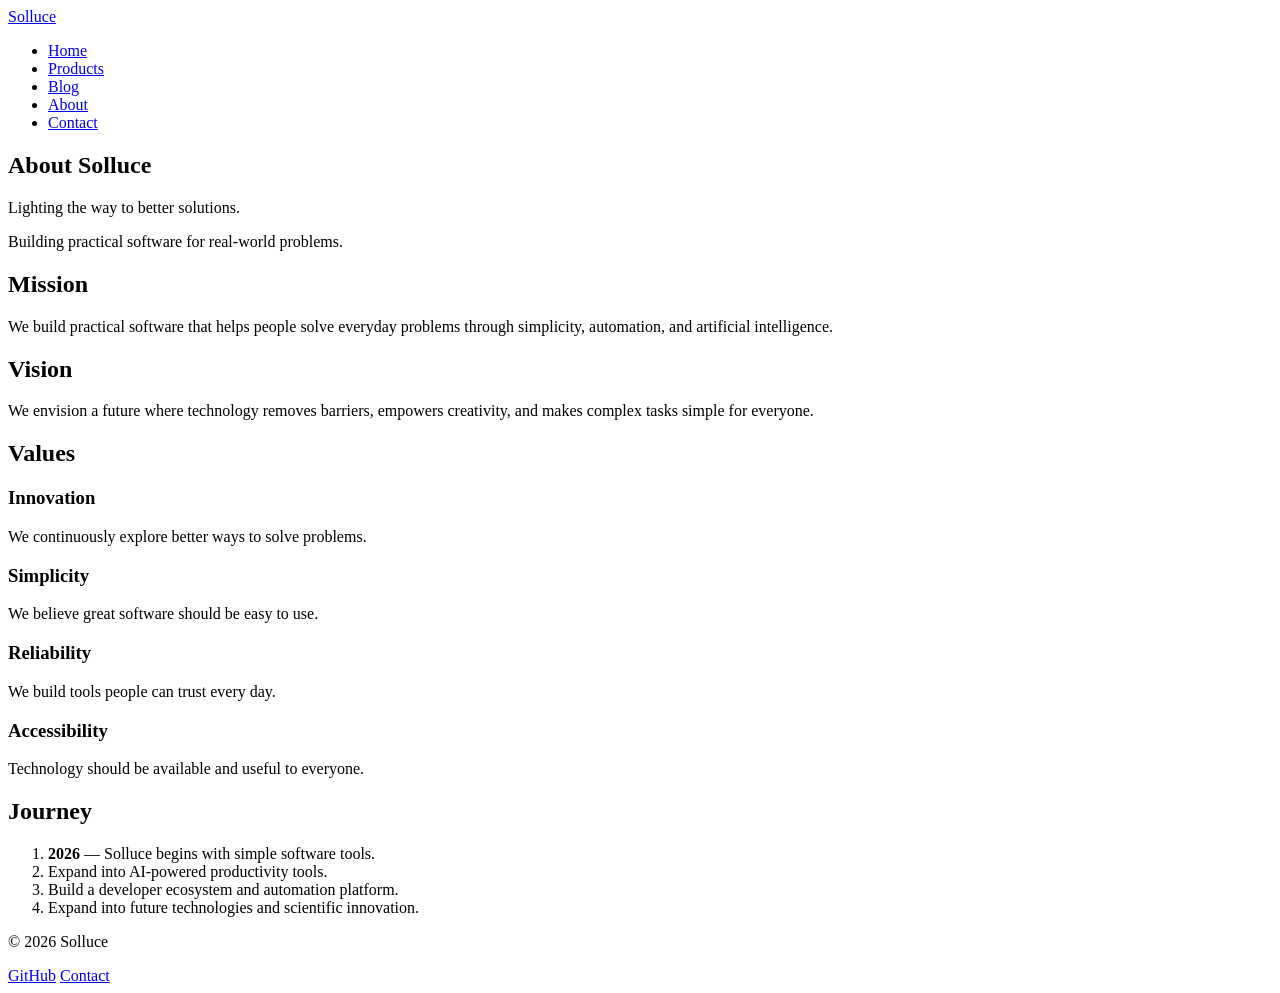
==== pages/about.html @ f993fd99 "Created about page" ====
<!DOCTYPE html>
<html lang="en">
    <head>
        <meta charset="UTF-8">
        <meta name="viewport" content="width=device-width, initial-scale=1.0">
        <meta name="description" content="Learn why Solluce exists — our mission, vision, and the values behind the software we build.">
        <title>About - Solluce</title>
    </head>
    <body>

        <!-- Header -->
        <header>
            <nav aria-label="Main navigation">
                <a href="../index.html" aria-label="Solluce Home">Solluce</a>
                <ul>
                    <li><a href="../index.html">Home</a></li>
                    <li><a href="products.html">Products</a></li>
                    <li><a href="blog.html">Blog</a></li>
                    <li><a href="about.html">About</a></li>
                    <li><a href="contact.html">Contact</a></li>
                </ul>
            </nav>
        </header>

        <main id="main-content">

            <!-- Hero -->
            <section>
                <h1>About Solluce</h1>
                <p>Lighting the way to better solutions.</p>
                <p>Building practical software for real-world problems.</p>
            </section>

            <!-- Mission -->
            <section>
                <h2>Mission</h2>
                <p>We build practical software that helps people solve everyday problems through simplicity, automation, and artificial intelligence.</p>
            </section>

            <!-- Vision -->
            <section>
                <h2>Vision</h2>
                <p>We envision a future where technology removes barriers, empowers creativity, and makes complex tasks simple for everyone.</p>
            </section>

            <!-- Values -->
            <section>
                <h2>Values</h2>
                <article>
                    <h3>Innovation</h3>
                    <p>We continuously explore better ways to solve problems.</p>
                </article>
                <article>
                    <h3>Simplicity</h3>
                    <p>We believe great software should be easy to use.</p>
                </article>
                <article>
                    <h3>Reliability</h3>
                    <p>We build tools people can trust every day.</p>
                </article>
                <article>
                    <h3>Accessibility</h3>
                    <p>Technology should be available and useful to everyone.</p>
                </article>
            </section>

            <!-- Timeline -->
            <section>
                <h2>Journey</h2>
                <ol>
                    <li><strong>2026</strong> — Solluce begins with simple software tools.</li>
                    <li>Expand into AI-powered productivity tools.</li>
                    <li>Build a developer ecosystem and automation platform.</li>
                    <li>Expand into future technologies and scientific innovation.</li>
                </ol>
            </section>

        </main>

        <footer>
            <p>&copy; 2026 Solluce</p>
            <a href="https://github.com/Moein-azari/Solluce-web" target="_blank" rel="noopener noreferrer">GitHub</a>
            <a href="contact.html">Contact</a>
        </footer>

    </body>
</html>
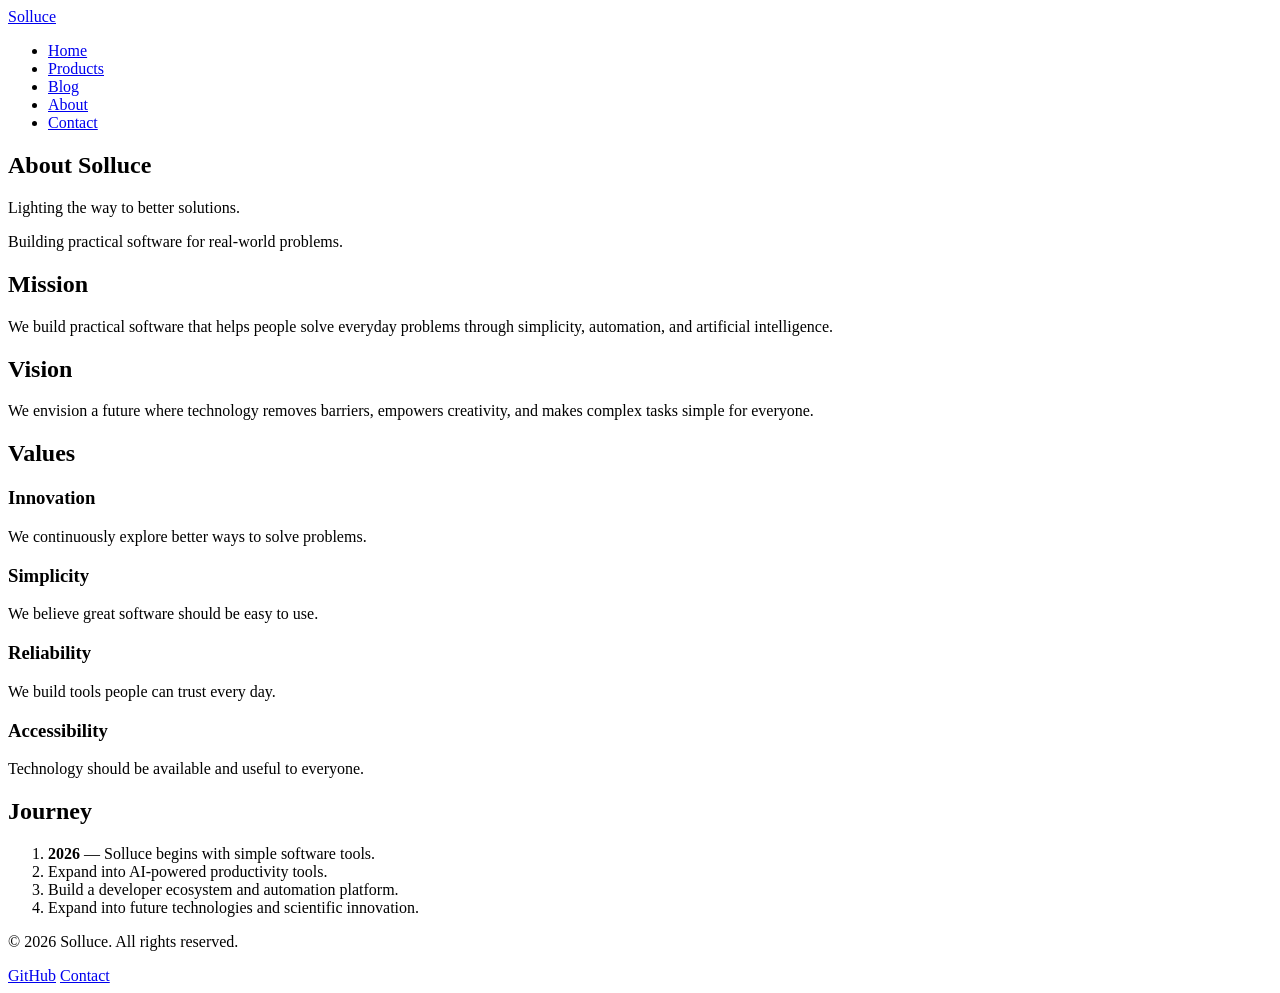
==== commit fee50e16: "Complete HTML structure for all main pages" ====
--- a/pages/about.html
+++ b/pages/about.html
@@ -16,7 +16,7 @@
                     <li><a href="../index.html">Home</a></li>
                     <li><a href="products.html">Products</a></li>
                     <li><a href="blog.html">Blog</a></li>
-                    <li><a href="about.html">About</a></li>
+                    <li><a href="about.html" aria-current="page">About</a></li>
                     <li><a href="contact.html">Contact</a></li>
                 </ul>
             </nav>
@@ -78,7 +78,7 @@
         </main>
 
         <footer>
-            <p>&copy; 2026 Solluce</p>
+            <p>&copy; 2026 Solluce. All rights reserved.</p>
             <a href="https://github.com/Moein-azari/Solluce-web" target="_blank" rel="noopener noreferrer">GitHub</a>
             <a href="contact.html">Contact</a>
         </footer>
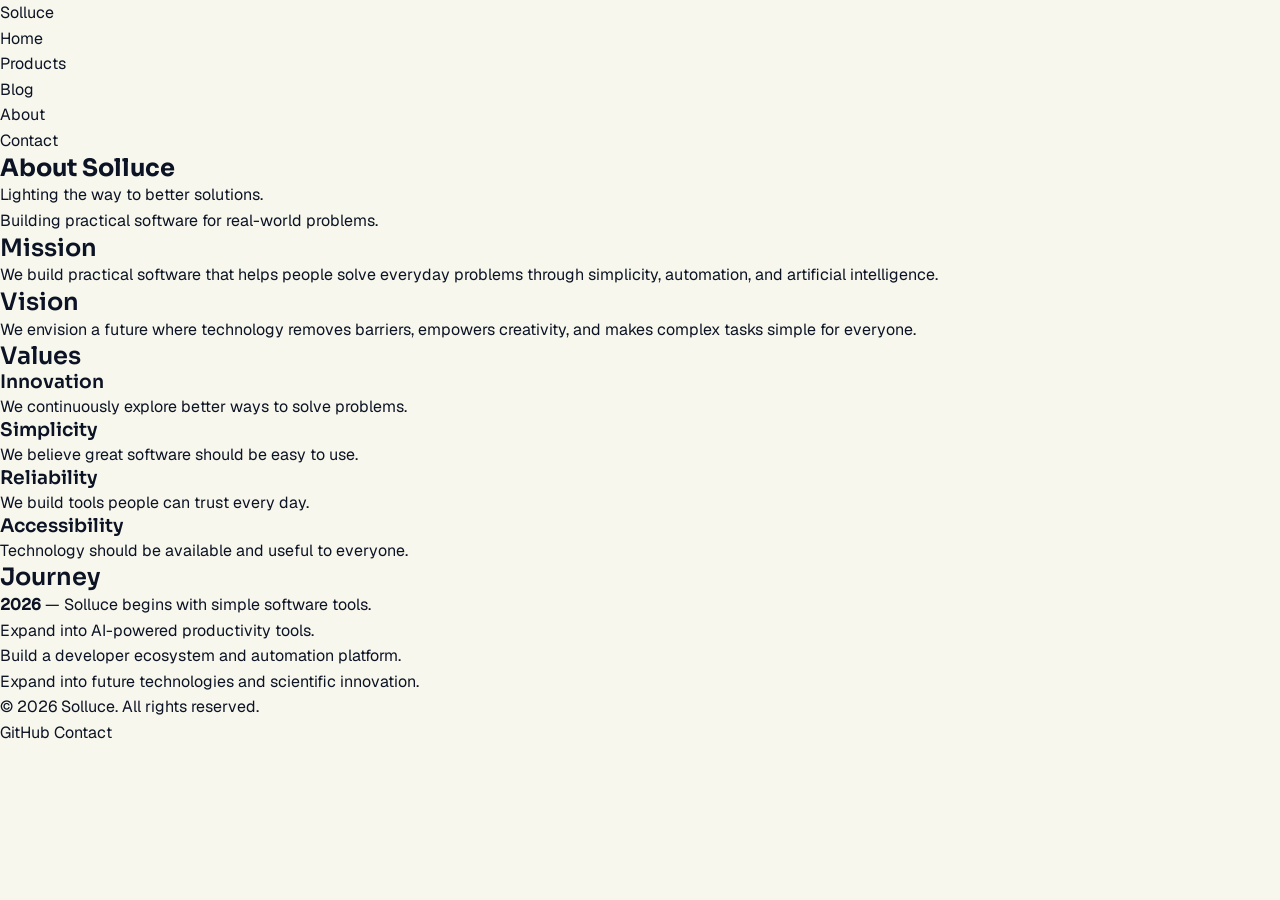
==== commit e5dedbd4: "Add cSS reset, gobalstyles, typography and layout foundations" ====
--- a/pages/about.html
+++ b/pages/about.html
@@ -4,6 +4,7 @@
         <meta charset="UTF-8">
         <meta name="viewport" content="width=device-width, initial-scale=1.0">
         <meta name="description" content="Learn why Solluce exists — our mission, vision, and the values behind the software we build.">
+        <link rel="stylesheet" href="../assets/css/style.css">
         <title>About - Solluce</title>
     </head>
     <body>
--- a/assets/css/style.css
+++ b/assets/css/style.css
@@ -0,0 +1,247 @@
+/* ===================================
+   CSS RESET
+=================================== */
+
+*,
+*::before,
+*::after {
+    box-sizing: border-box;
+    margin: 0;
+    padding: 0;
+}
+
+html {
+    scroll-behavior: smooth;
+}
+
+@media (prefers-reduced-motion: reduce) {
+    html {
+        scroll-behavior: auto;
+    }
+}
+
+body {
+    min-height: 100vh;
+}
+
+img,
+picture,
+video,
+canvas,
+svg {
+    display: block;
+    max-width: 100%;
+}
+
+input,
+button,
+textarea,
+select {
+    font: inherit;
+}
+
+button {
+    cursor: pointer;
+    border: none;
+    background: none;
+}
+
+a {
+    color: inherit;
+    text-decoration: none;
+}
+
+ul,
+ol {
+    list-style: none;
+}
+
+/* ===================================
+   FONT FACES
+=================================== */
+
+@font-face {
+    font-family: "Sora";
+    src: url("../fonts/sora/sora-400.woff2") format("woff2");
+    font-weight: 400;
+    font-style: normal;
+    font-display: swap;
+}
+
+@font-face {
+    font-family: "Sora";
+    src: url("../fonts/sora/sora-600.woff2") format("woff2");
+    font-weight: 600;
+    font-style: normal;
+    font-display: swap;
+}
+
+@font-face {
+    font-family: "Sora";
+    src: url("../fonts/sora/sora-700.woff2") format("woff2");
+    font-weight: 700;
+    font-style: normal;
+    font-display: swap;
+}
+
+@font-face {
+    font-family: "Sora";
+    src: url("../fonts/sora/sora-800.woff2") format("woff2");
+    font-weight: 800;
+    font-style: normal;
+    font-display: swap;
+}
+
+@font-face {
+    font-family: "Geist";
+    src: url("../fonts/geist/geist-400.woff2") format("woff2");
+    font-weight: 400;
+    font-style: normal;
+    font-display: swap;
+}
+
+@font-face {
+    font-family: "Geist";
+    src: url("../fonts/geist/geist-500.woff2") format("woff2");
+    font-weight: 500;
+    font-style: normal;
+    font-display: swap;
+}
+
+@font-face {
+    font-family: "JetBrains Mono";
+    src: url("../fonts/jetbrains-mono/jetbrains-mono-400.woff2") format("woff2");
+    font-weight: 400;
+    font-style: normal;
+    font-display: swap;
+}
+
+
+/* ===================================
+   DESIGN TOKENS
+=================================== */
+
+:root {
+
+    /* Brand Colors */
+
+    --primary: #1A4369;
+    --secondary: #064530;
+    --accent: #E8AB2E;
+
+    --background-primary: #F7F7ED;
+    --surface-primary: #E6EDF5;
+
+    --text-primary: #0C1324;
+    --border: #CBD5E1;
+
+    --success: #22C55E;
+    --warning: #F59E0B;
+    --error: #AB0E0E;
+
+    --font-heading: "Sora", sans-serif;
+    --font-body: "Geist", sans-serif;
+    --font-code: "JetBrains Mono", monospace;
+
+    --font-light: 300;
+    --font-regular: 400;
+    --font-medium: 500;
+    --font-semibold: 600;
+    --font-bold: 700;
+    --font-extrabold: 800;
+
+    --space-xs: 4px;
+    --space-sm: 8px;
+    --space-md: 16px;
+    --space-lg: 24px;
+    --space-xl: 32px;
+    --space-2xl: 48px;
+
+    --radius-xs: 4px;
+    --radius-sm: 8px;
+    --radius-md: 12px;
+    --radius-lg: 20px;
+    --radius-full: 9999px;
+
+    --transition-fast: 150ms ease;
+    --transition-normal: 250ms ease;
+    --transition-slow: 400ms ease;
+
+    --shadow-sm: 0 2px 4px rgba(0,0,0,.08);
+    --shadow-md: 0 8px 24px rgba(0,0,0,.10);
+    --shadow-lg: 0 16px 40px rgba(0,0,0,.15);
+
+    --container-width: 1200px;
+}
+
+
+/* ===================================
+   GLOBAL STYLES
+=================================== */
+
+body {
+    background-color: var(--background-primary);
+    color: var(--text-primary);
+    font-family: var(--font-body);
+    font-weight: var(--font-regular);
+    line-height: 1.6;
+}
+
+::selection {
+    background-color: var(--accent);
+    color: var(--background-primary);
+}
+
+
+/* ===================================
+   TYPOGRAPHY
+=================================== */
+
+h1,
+h2,
+h3,
+h4,
+h5,
+h6 {
+    font-family: var(--font-heading);
+    line-height: 1.2;
+}
+
+h1 {
+    font-weight: var(--font-bold);
+}
+
+h2,
+h3 {
+    font-weight: var(--font-semibold);
+}
+
+code,
+pre {
+    font-family: var(--font-code);
+}
+
+
+/* ===================================
+   LAYOUT
+=================================== */
+
+.container {
+    width: min(100% - 2rem, var(--container-width));
+    margin-inline: auto;
+}
+
+
+/* ===================================
+   COMPONENTS
+=================================== */
+
+
+/* ===================================
+   UTILITIES
+=================================== */
+
+
+/* ===================================
+   RESPONSIVE
+=================================== */
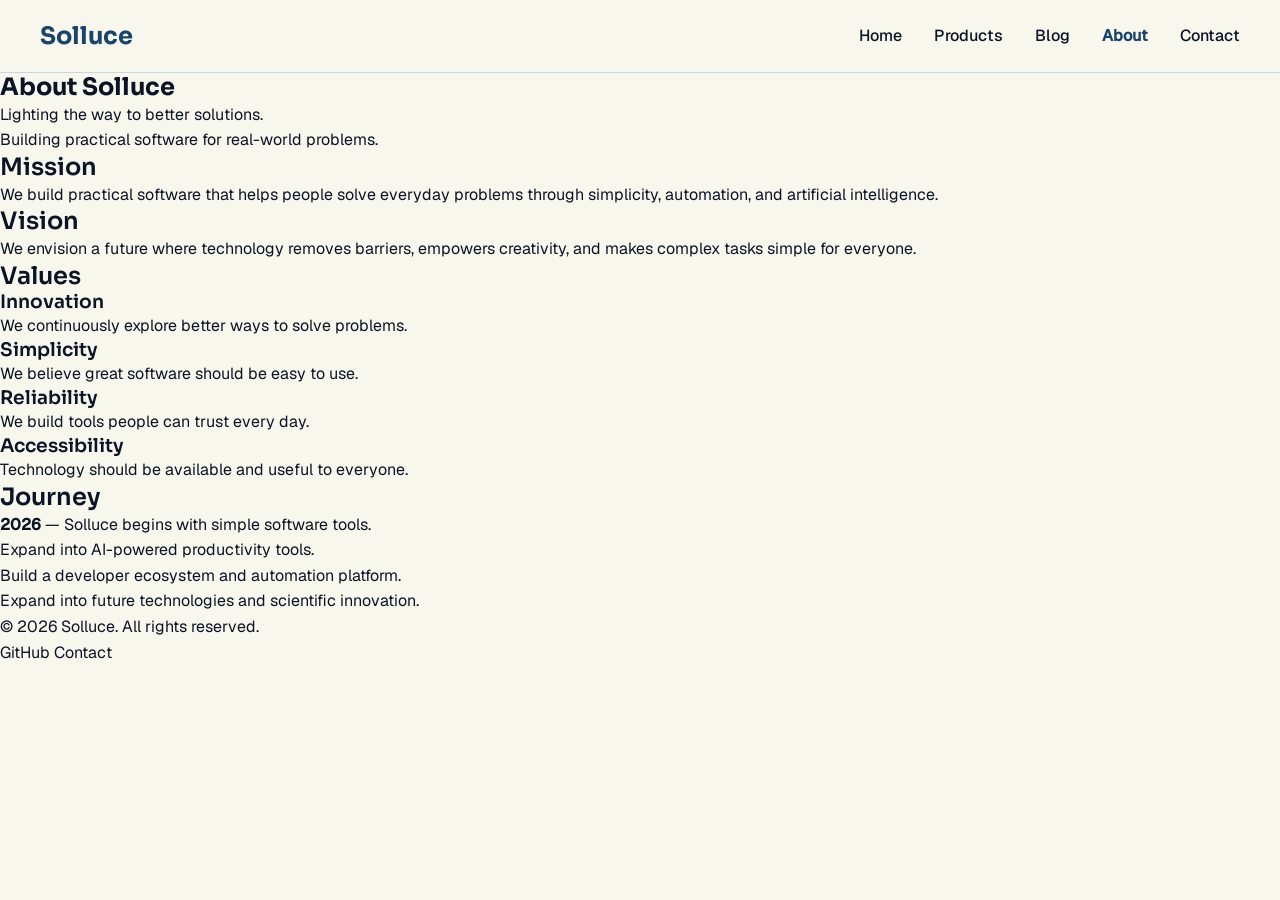
==== commit d9dccf7b: "Style header and navigation" ====
--- a/pages/about.html
+++ b/pages/about.html
@@ -11,16 +11,18 @@
 
         <!-- Header -->
         <header>
-            <nav aria-label="Main navigation">
-                <a href="../index.html" aria-label="Solluce Home">Solluce</a>
-                <ul>
-                    <li><a href="../index.html">Home</a></li>
-                    <li><a href="products.html">Products</a></li>
-                    <li><a href="blog.html">Blog</a></li>
-                    <li><a href="about.html" aria-current="page">About</a></li>
-                    <li><a href="contact.html">Contact</a></li>
-                </ul>
-            </nav>
+            <div class="container">
+                <nav aria-label="Main navigation">
+                    <a href="../index.html" aria-label="Solluce Home">Solluce</a>
+                    <ul>
+                        <li><a href="../index.html">Home</a></li>
+                        <li><a href="products.html">Products</a></li>
+                        <li><a href="blog.html">Blog</a></li>
+                        <li><a href="about.html" aria-current="page">About</a></li>
+                        <li><a href="contact.html">Contact</a></li>
+                    </ul>
+                </nav>
+            </div>
         </header>
 
         <main id="main-content">
--- a/assets/css/style.css
+++ b/assets/css/style.css
@@ -236,6 +236,49 @@
    COMPONENTS
 =================================== */
 
+header {
+    background-color: var(--background-primary);
+    border-bottom: 1px solid var(--border);
+}
+
+header nav {
+    display: flex;
+    justify-content: space-between;
+    align-items: center;
+
+    min-height: 72px;
+}
+
+header ul {
+    display: flex;
+    align-items: center;
+    gap: var(--space-xl);
+}
+
+header nav > a {
+    font-family: var(--font-heading);
+    font-size: 1.5rem;
+    font-weight: var(--font-bold);
+
+    color: var(--primary);
+}
+
+header ul a {
+    font-family: var(--font-body);
+    font-weight: var(--font-medium);
+
+    transition: color var(--transition-fast);
+}
+
+header ul a:hover {
+    color: var(--primary);
+}
+
+header a[aria-current="page"] {
+    color: var(--primary);
+    font-weight: var(--font-semibold);
+}
+
 
 /* ===================================
    UTILITIES
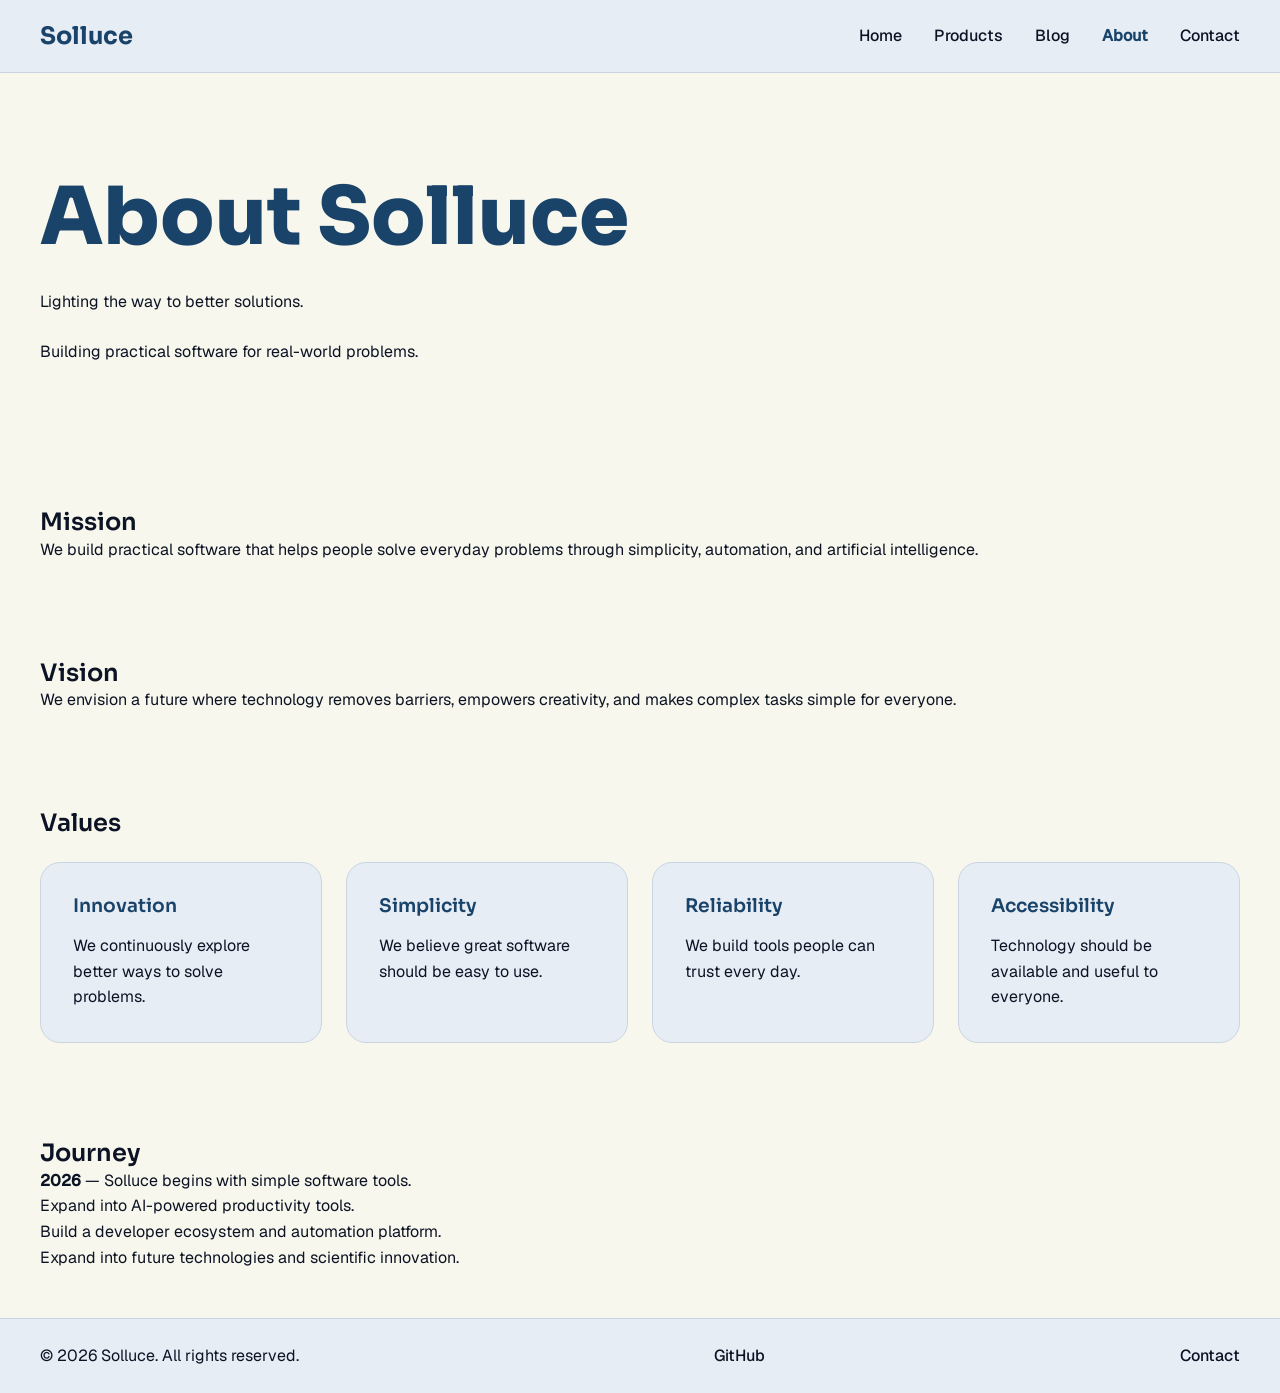
==== commit 86075307: "Fix border variable bug and complete card, footer and section spacing styles" ====
--- a/pages/about.html
+++ b/pages/about.html
@@ -13,13 +13,35 @@
         <header>
             <div class="container">
                 <nav aria-label="Main navigation">
-                    <a href="../index.html" aria-label="Solluce Home">Solluce</a>
+                    <a href="../index.html" aria-label="Solluce Home">
+                        Solluce
+                    </a>
                     <ul>
-                        <li><a href="../index.html">Home</a></li>
-                        <li><a href="products.html">Products</a></li>
-                        <li><a href="blog.html">Blog</a></li>
-                        <li><a href="about.html" aria-current="page">About</a></li>
-                        <li><a href="contact.html">Contact</a></li>
+                        <li>
+                            <a href="../index.html">
+                                Home
+                            </a>
+                        </li>
+                        <li>
+                            <a href="products.html">
+                                Products
+                            </a>
+                        </li>
+                        <li>
+                            <a href="blog.html">
+                                Blog
+                            </a>
+                        </li>
+                        <li>
+                            <a href="about.html" aria-current="page">
+                                About
+                            </a>
+                        </li>
+                        <li>
+                            <a href="contact.html">
+                                Contact
+                            </a>
+                        </li>
                     </ul>
                 </nav>
             </div>
@@ -28,62 +50,92 @@
         <main id="main-content">
 
             <!-- Hero -->
-            <section>
-                <h1>About Solluce</h1>
-                <p>Lighting the way to better solutions.</p>
-                <p>Building practical software for real-world problems.</p>
+            <section class="hero">
+                <div class="container">
+                    <h1>About Solluce</h1>
+                    <p>Lighting the way to better solutions.</p>
+                    <p>Building practical software for real-world problems.</p>
+                </div>
             </section>
 
             <!-- Mission -->
-            <section>
-                <h2>Mission</h2>
-                <p>We build practical software that helps people solve everyday problems through simplicity, automation, and artificial intelligence.</p>
+            <section class="mission">
+                <div class="container">
+                    <h2>Mission</h2>
+                    <p>We build practical software that helps people solve everyday problems through simplicity, automation, and artificial intelligence.</p>
+                </div>
             </section>
 
             <!-- Vision -->
-            <section>
-                <h2>Vision</h2>
-                <p>We envision a future where technology removes barriers, empowers creativity, and makes complex tasks simple for everyone.</p>
+            <section class="vision">
+                <div class="container">
+                    <h2>Vision</h2>
+                    <p>We envision a future where technology removes barriers, empowers creativity, and makes complex tasks simple for everyone.</p>
+                </div>
             </section>
 
             <!-- Values -->
-            <section>
-                <h2>Values</h2>
-                <article>
-                    <h3>Innovation</h3>
-                    <p>We continuously explore better ways to solve problems.</p>
-                </article>
-                <article>
-                    <h3>Simplicity</h3>
-                    <p>We believe great software should be easy to use.</p>
-                </article>
-                <article>
-                    <h3>Reliability</h3>
-                    <p>We build tools people can trust every day.</p>
-                </article>
-                <article>
-                    <h3>Accessibility</h3>
-                    <p>Technology should be available and useful to everyone.</p>
-                </article>
+            <section class="values">
+                <div class="container">
+                    <h2>Values</h2>
+                    <div class="card-grid">
+                        <article class="card">
+                            <div class="card-header">
+                                <h3>Innovation</h3>
+                            </div>
+                            <div class="card-body">
+                                <p>We continuously explore better ways to solve problems.</p>
+                            </div>
+                        </article>
+                        <article class="card">
+                            <div class="card-header">
+                                <h3>Simplicity</h3>
+                            </div>
+                            <div class="card-body">
+                                <p>We believe great software should be easy to use.</p>
+                            </div>
+                        </article>
+                        <article class="card">
+                            <div class="card-header">
+                                <h3>Reliability</h3>
+                            </div>
+                            <div class="card-body">
+                                <p>We build tools people can trust every day.</p>
+                            </div>
+                        </article>
+                        <article class="card">
+                            <div class="card-header">
+                                <h3>Accessibility</h3>
+                            </div>
+                            <div class="card-body">
+                                <p>Technology should be available and useful to everyone.</p>
+                            </div>
+                        </article>
+                    </div>
+                </div>
             </section>
 
             <!-- Timeline -->
-            <section>
-                <h2>Journey</h2>
-                <ol>
-                    <li><strong>2026</strong> — Solluce begins with simple software tools.</li>
-                    <li>Expand into AI-powered productivity tools.</li>
-                    <li>Build a developer ecosystem and automation platform.</li>
-                    <li>Expand into future technologies and scientific innovation.</li>
-                </ol>
+            <section class="timeline">
+                <div class="container">
+                    <h2>Journey</h2>
+                    <ol>
+                        <li><strong>2026</strong> — Solluce begins with simple software tools.</li>
+                        <li>Expand into AI-powered productivity tools.</li>
+                        <li>Build a developer ecosystem and automation platform.</li>
+                        <li>Expand into future technologies and scientific innovation.</li>
+                    </ol>
+                </div>
             </section>
 
         </main>
 
         <footer>
-            <p>&copy; 2026 Solluce. All rights reserved.</p>
-            <a href="https://github.com/Moein-azari/Solluce-web" target="_blank" rel="noopener noreferrer">GitHub</a>
-            <a href="contact.html">Contact</a>
+            <div class="container">
+                <p>&copy; 2026 Solluce. All rights reserved.</p>
+                <a href="https://github.com/Moein-azari/Solluce-web" target="_blank" rel="noopener noreferrer">GitHub</a>
+                <a href="contact.html">Contact</a>
+            </div>
         </footer>
 
     </body>
--- a/assets/css/style.css
+++ b/assets/css/style.css
@@ -56,6 +56,7 @@
     list-style: none;
 }
 
+
 /* ===================================
    FONT FACES
 =================================== */
@@ -124,7 +125,6 @@
 :root {
 
     /* Brand Colors */
-
     --primary: #1A4369;
     --secondary: #064530;
     --accent: #E8AB2E;
@@ -133,12 +133,13 @@
     --surface-primary: #E6EDF5;
 
     --text-primary: #0C1324;
-    --border: #CBD5E1;
+    --border-color: #CBD5E1;
 
     --success: #22C55E;
     --warning: #F59E0B;
     --error: #AB0E0E;
 
+    /* Typography */
     --font-heading: "Sora", sans-serif;
     --font-body: "Geist", sans-serif;
     --font-code: "JetBrains Mono", monospace;
@@ -150,6 +151,7 @@
     --font-bold: 700;
     --font-extrabold: 800;
 
+    /* Spacing */
     --space-xs: 4px;
     --space-sm: 8px;
     --space-md: 16px;
@@ -157,20 +159,24 @@
     --space-xl: 32px;
     --space-2xl: 48px;
 
+    /* Radius */
     --radius-xs: 4px;
     --radius-sm: 8px;
     --radius-md: 12px;
     --radius-lg: 20px;
     --radius-full: 9999px;
 
+    /* Transitions */
     --transition-fast: 150ms ease;
     --transition-normal: 250ms ease;
     --transition-slow: 400ms ease;
 
+    /* Shadows */
     --shadow-sm: 0 2px 4px rgba(0,0,0,.08);
     --shadow-md: 0 8px 24px rgba(0,0,0,.10);
     --shadow-lg: 0 16px 40px rgba(0,0,0,.15);
 
+    /* Layout */
     --container-width: 1200px;
 }
 
@@ -231,22 +237,34 @@
     margin-inline: auto;
 }
 
+main section {
+    padding-block: var(--space-2xl);
+}
+
 
 /* ===================================
    COMPONENTS
 =================================== */
 
+/* --- Header & Navigation --- */
+
 header {
-    background-color: var(--background-primary);
-    border-bottom: 1px solid var(--border);
+    background-color: var(--surface-primary);
+    border-bottom: 1px solid var(--border-color);
 }
 
 header nav {
     display: flex;
+    align-items: center;
     justify-content: space-between;
-    align-items: center;
-
     min-height: 72px;
+}
+
+header nav > a {
+    font-family: var(--font-heading);
+    font-size: 1.5rem;
+    font-weight: var(--font-bold);
+    color: var(--primary);
 }
 
 header ul {
@@ -255,18 +273,9 @@
     gap: var(--space-xl);
 }
 
-header nav > a {
-    font-family: var(--font-heading);
-    font-size: 1.5rem;
-    font-weight: var(--font-bold);
-
-    color: var(--primary);
-}
-
 header ul a {
     font-family: var(--font-body);
     font-weight: var(--font-medium);
-
     transition: color var(--transition-fast);
 }
 
@@ -277,6 +286,147 @@
 header a[aria-current="page"] {
     color: var(--primary);
     font-weight: var(--font-semibold);
+}
+
+
+/* --- Hero --- */
+
+.hero {
+    padding-block: 6rem;
+}
+
+.hero .container {
+    display: flex;
+    flex-direction: column;
+    gap: var(--space-lg);
+}
+
+.hero h1 {
+    font-size: clamp(3rem, 8vw, 5rem);
+    font-weight: var(--font-extrabold);
+    color: var(--primary);
+}
+
+.hero-tagline {
+    font-family: var(--font-heading);
+    font-size: 1.4rem;
+    color: var(--secondary);
+}
+
+.hero-description {
+    max-width: 650px;
+    font-size: 1.1rem;
+    color: var(--text-primary);
+}
+
+
+/* --- Buttons --- */
+
+.button-primary {
+    display: inline-flex;
+    align-items: center;
+    justify-content: center;
+    padding: 0.9rem 1.6rem;
+    border-radius: var(--radius-md);
+    background-color: var(--primary);
+    color: var(--background-primary);
+    font-family: var(--font-body);
+    font-weight: var(--font-medium);
+    transition:
+        background-color var(--transition-fast),
+        transform var(--transition-fast);
+}
+
+.button-primary:hover {
+    background-color: var(--secondary);
+    transform: translateY(-2px);
+}
+
+.button-primary:active {
+    transform: translateY(0);
+}
+
+.button-primary:focus-visible {
+    outline: 2px solid var(--accent);
+    outline-offset: 3px;
+}
+
+
+/* --- Cards --- */
+
+.card-grid {
+    display: grid;
+    gap: var(--space-lg);
+    grid-template-columns: repeat(auto-fit, minmax(260px, 1fr));
+    margin-top: var(--space-lg);
+}
+
+.card {
+    padding: var(--space-xl);
+    border: 1px solid var(--border-color);
+    border-radius: var(--radius-lg);
+    background: var(--surface-primary);
+    transition:
+        transform var(--transition-fast),
+        box-shadow var(--transition-fast);
+}
+
+.card:hover {
+    transform: translateY(-4px);
+    box-shadow: var(--shadow-md);
+}
+
+.card-header {
+    margin-bottom: var(--space-md);
+}
+
+.card-header h3 {
+    color: var(--primary);
+}
+
+.card-body p {
+    color: var(--text-primary);
+}
+
+.card-footer {
+    margin-top: var(--space-lg);
+}
+
+.card-badge {
+    display: inline-block;
+    background-color: var(--accent);
+    color: var(--text-primary);
+    font-size: 0.75rem;
+    font-weight: var(--font-semibold);
+    padding: 2px var(--space-sm);
+    border-radius: var(--radius-full);
+    margin-bottom: var(--space-xs);
+}
+
+
+/* --- Footer --- */
+
+footer {
+    background-color: var(--surface-primary);
+    border-top: 1px solid var(--border-color);
+}
+
+footer .container {
+    display: flex;
+    align-items: center;
+    justify-content: space-between;
+    flex-wrap: wrap;
+    gap: var(--space-md);
+    padding-block: var(--space-lg);
+}
+
+footer a {
+    font-weight: var(--font-medium);
+    transition: color var(--transition-fast);
+}
+
+footer a:hover {
+    color: var(--primary);
 }
 
 
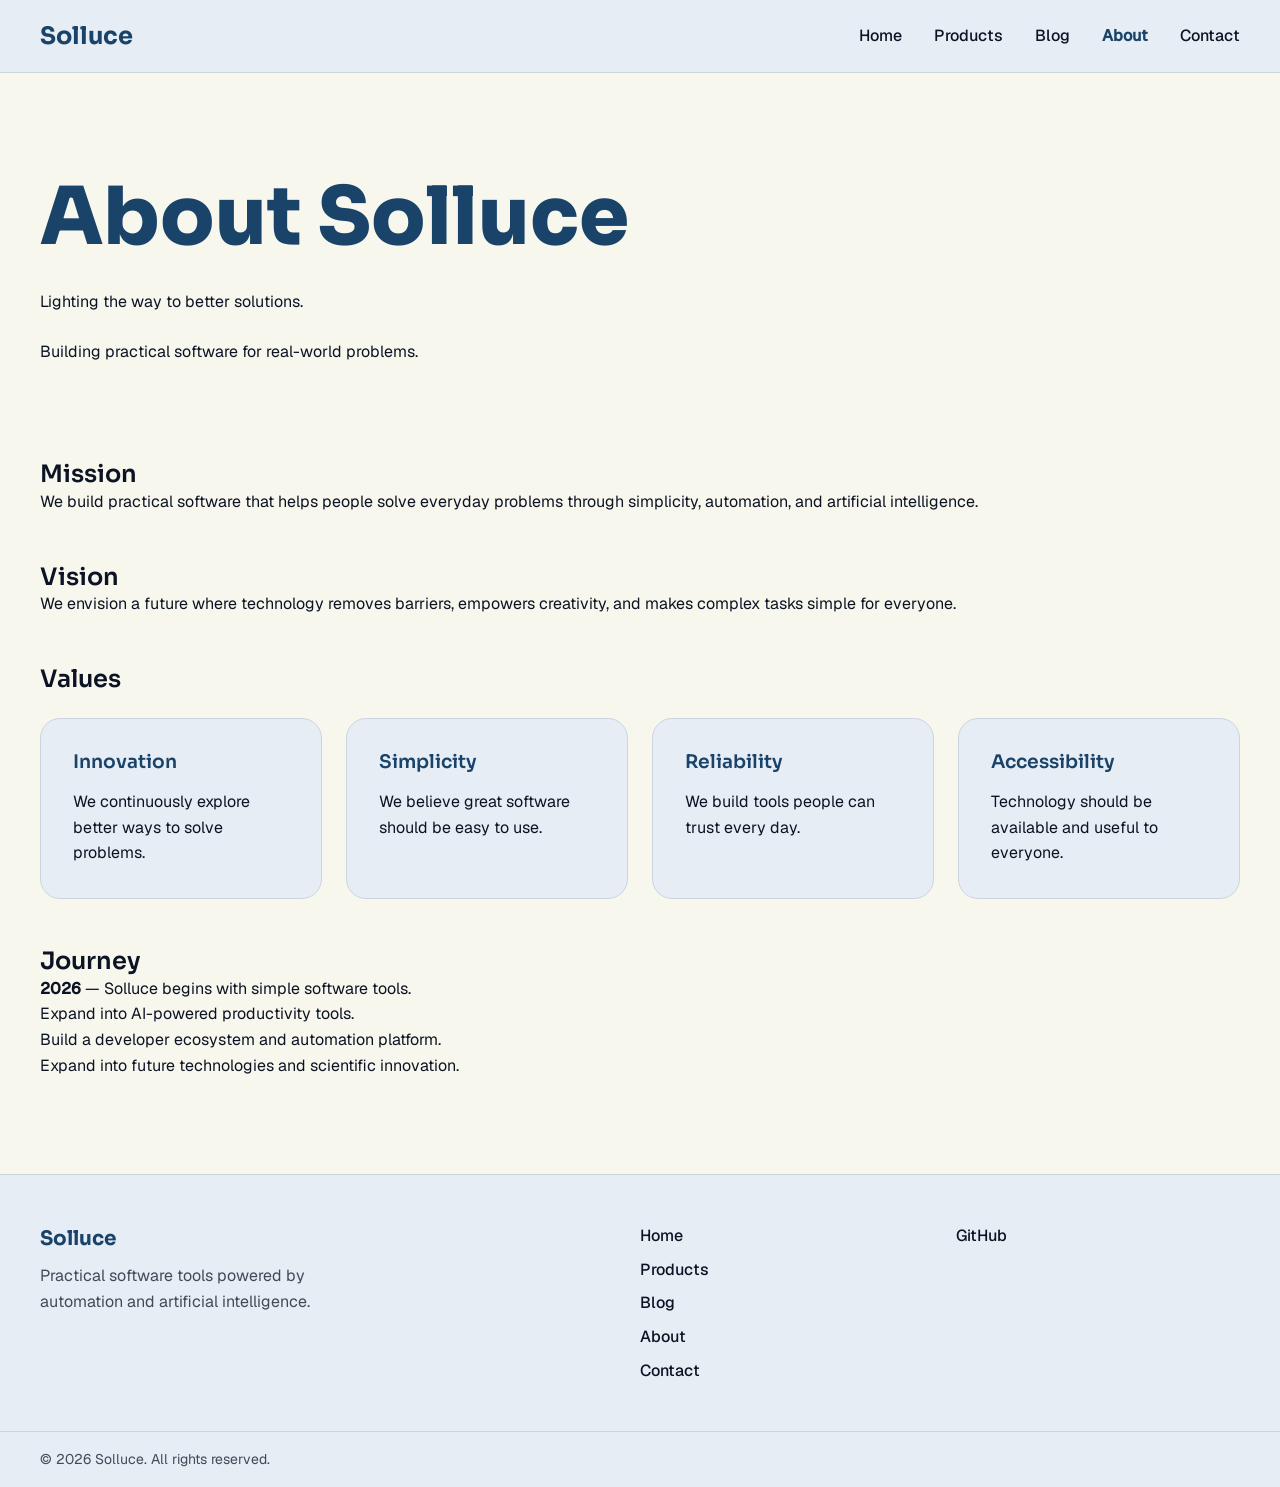
==== commit 7af66110: "Complete phase 1: footer component, foms, utilities, skip link and section spacing" ====
--- a/pages/about.html
+++ b/pages/about.html
@@ -8,6 +8,10 @@
         <title>About - Solluce</title>
     </head>
     <body>
+
+        <a href="#main-content" class="visually-hidden">
+            Skip to main content
+        </a>
 
         <!-- Header -->
         <header>
@@ -131,10 +135,33 @@
         </main>
 
         <footer>
-            <div class="container">
-                <p>&copy; 2026 Solluce. All rights reserved.</p>
-                <a href="https://github.com/Moein-azari/Solluce-web" target="_blank" rel="noopener noreferrer">GitHub</a>
-                <a href="contact.html">Contact</a>
+            <div class="container footer-grid">
+
+                <div class="footer-brand">
+                    <a href="../index.html" class="footer-logo">Solluce</a>
+                    <p>Practical software tools powered by automation and artificial intelligence.</p>
+                </div>
+
+                <nav class="footer-nav" aria-label="Footer navigation">
+                    <ul>
+                        <li><a href="../index.html">Home</a></li>
+                        <li><a href="products.html">Products</a></li>
+                        <li><a href="blog.html">Blog</a></li>
+                        <li><a href="about.html">About</a></li>
+                        <li><a href="contact.html">Contact</a></li>
+                    </ul>
+                </nav>
+
+                <div class="footer-social">
+                    <a href="https://github.com/Moein-azari/Solluce-web" target="_blank" rel="noopener noreferrer">GitHub</a>
+                </div>
+
+            </div>
+
+            <div class="footer-bottom">
+                <div class="container">
+                    <p>&copy; 2026 Solluce. All rights reserved.</p>
+                </div>
             </div>
         </footer>
 
--- a/assets/css/style.css
+++ b/assets/css/style.css
@@ -241,6 +241,9 @@
     padding-block: var(--space-2xl);
 }
 
+main section + section {
+    padding-top: 0;
+}
 
 /* ===================================
    COMPONENTS
@@ -409,30 +412,149 @@
 footer {
     background-color: var(--surface-primary);
     border-top: 1px solid var(--border-color);
-}
-
-footer .container {
+    margin-top: var(--space-2xl);
+}
+
+.footer-grid {
+    display: grid;
+    grid-template-columns: 2fr 1fr 1fr;
+    gap: var(--space-xl);
+    padding-block: var(--space-2xl);
+}
+
+.footer-brand .footer-logo {
+    font-family: var(--font-heading);
+    font-size: 1.25rem;
+    font-weight: var(--font-bold);
+    color: var(--primary);
+}
+
+.footer-brand p {
+    margin-top: var(--space-sm);
+    max-width: 320px;
+    color: var(--text-primary);
+    opacity: 0.75;
+}
+
+.footer-nav ul {
     display: flex;
-    align-items: center;
-    justify-content: space-between;
-    flex-wrap: wrap;
-    gap: var(--space-md);
-    padding-block: var(--space-lg);
-}
-
-footer a {
+    flex-direction: column;
+    gap: var(--space-sm);
+}
+
+.footer-nav a,
+.footer-social a {
     font-weight: var(--font-medium);
     transition: color var(--transition-fast);
 }
 
-footer a:hover {
-    color: var(--primary);
+.footer-nav a:hover,
+.footer-social a:hover {
+    color: var(--primary);
+}
+
+.footer-bottom {
+    border-top: 1px solid var(--border-color);
+}
+
+.footer-bottom .container {
+    padding-block: var(--space-md);
+    font-size: 0.875rem;
+    opacity: 0.75;
+}
+
+
+/* --- Forms --- */
+
+.form {
+    display: flex;
+    flex-direction: column;
+    gap: var(--space-lg);
+    max-width: 560px;
+    margin-top: var(--space-lg);
+}
+
+.form-group {
+    display: flex;
+    flex-direction: column;
+    gap: var(--space-xs);
+}
+
+.form-group label {
+    font-weight: var(--font-medium);
+    font-size: 0.9rem;
+    color: var(--text-primary);
+}
+
+.form-group input,
+.form-group textarea {
+    padding: var(--space-sm) var(--space-md);
+    border: 1px solid var(--border-color);
+    border-radius: var(--radius-sm);
+    background-color: var(--background-primary);
+    color: var(--text-primary);
+    transition:
+        border-color var(--transition-fast),
+        box-shadow var(--transition-fast);
+}
+
+.form-group textarea {
+    resize: vertical;
+    min-height: 120px;
+}
+
+.form-group input:focus,
+.form-group textarea:focus {
+    outline: none;
+    border-color: var(--primary);
+    box-shadow: 0 0 0 3px rgba(26, 67, 105, 0.15);
+}
+
+.form-group input:invalid:not(:placeholder-shown),
+.form-group textarea:invalid:not(:placeholder-shown) {
+    border-color: var(--error);
+}
+
+.form .button-primary {
+    align-self: flex-start;
 }
 
 
 /* ===================================
    UTILITIES
 =================================== */
+
+.text-center {
+    text-align: center;
+}
+
+.text-primary {
+    color: var(--primary);
+}
+
+.text-secondary {
+    color: var(--secondary);
+}
+
+.text-muted {
+    opacity: 0.75;
+}
+
+.hidden {
+    display: none;
+}
+
+.visually-hidden {
+    position: absolute;
+    width: 1px;
+    height: 1px;
+    padding: 0;
+    margin: -1px;
+    overflow: hidden;
+    clip: rect(0, 0, 0, 0);
+    white-space: nowrap;
+    border: 0;
+}
 
 
 /* ===================================
